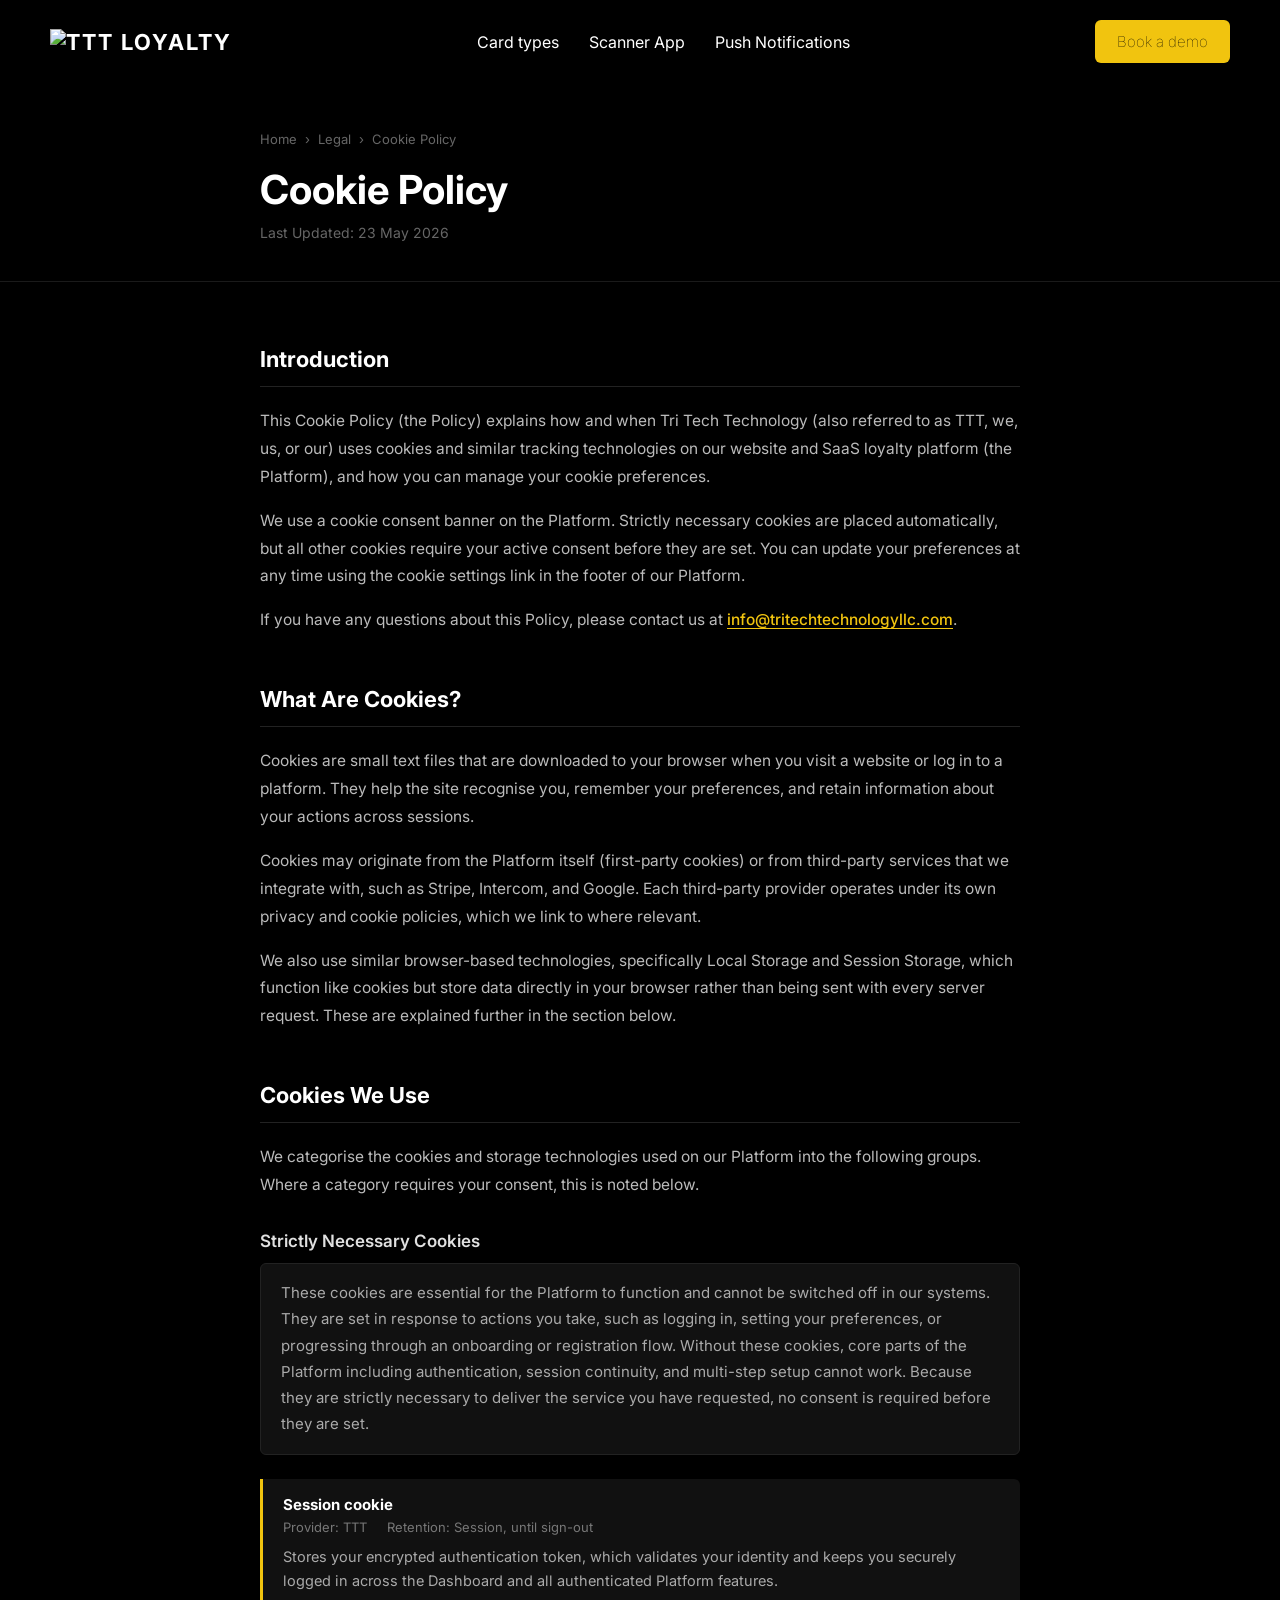
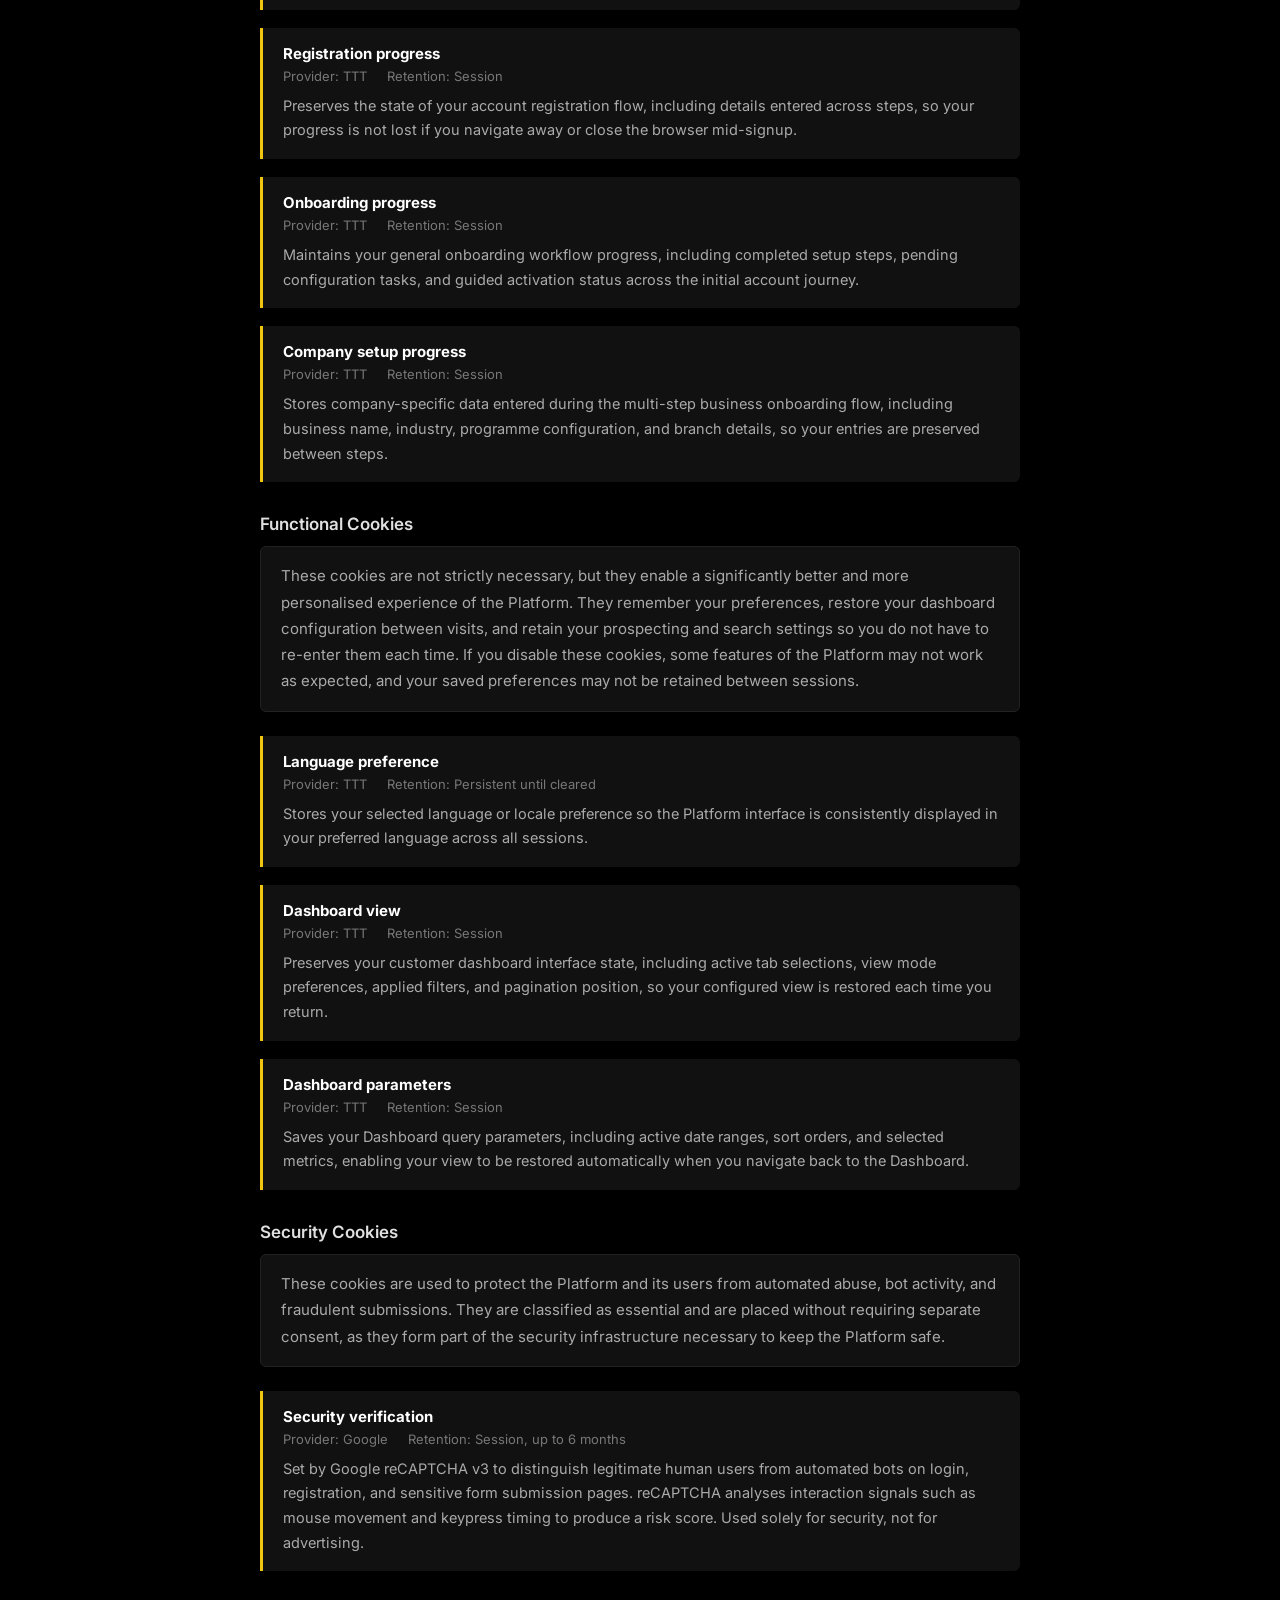
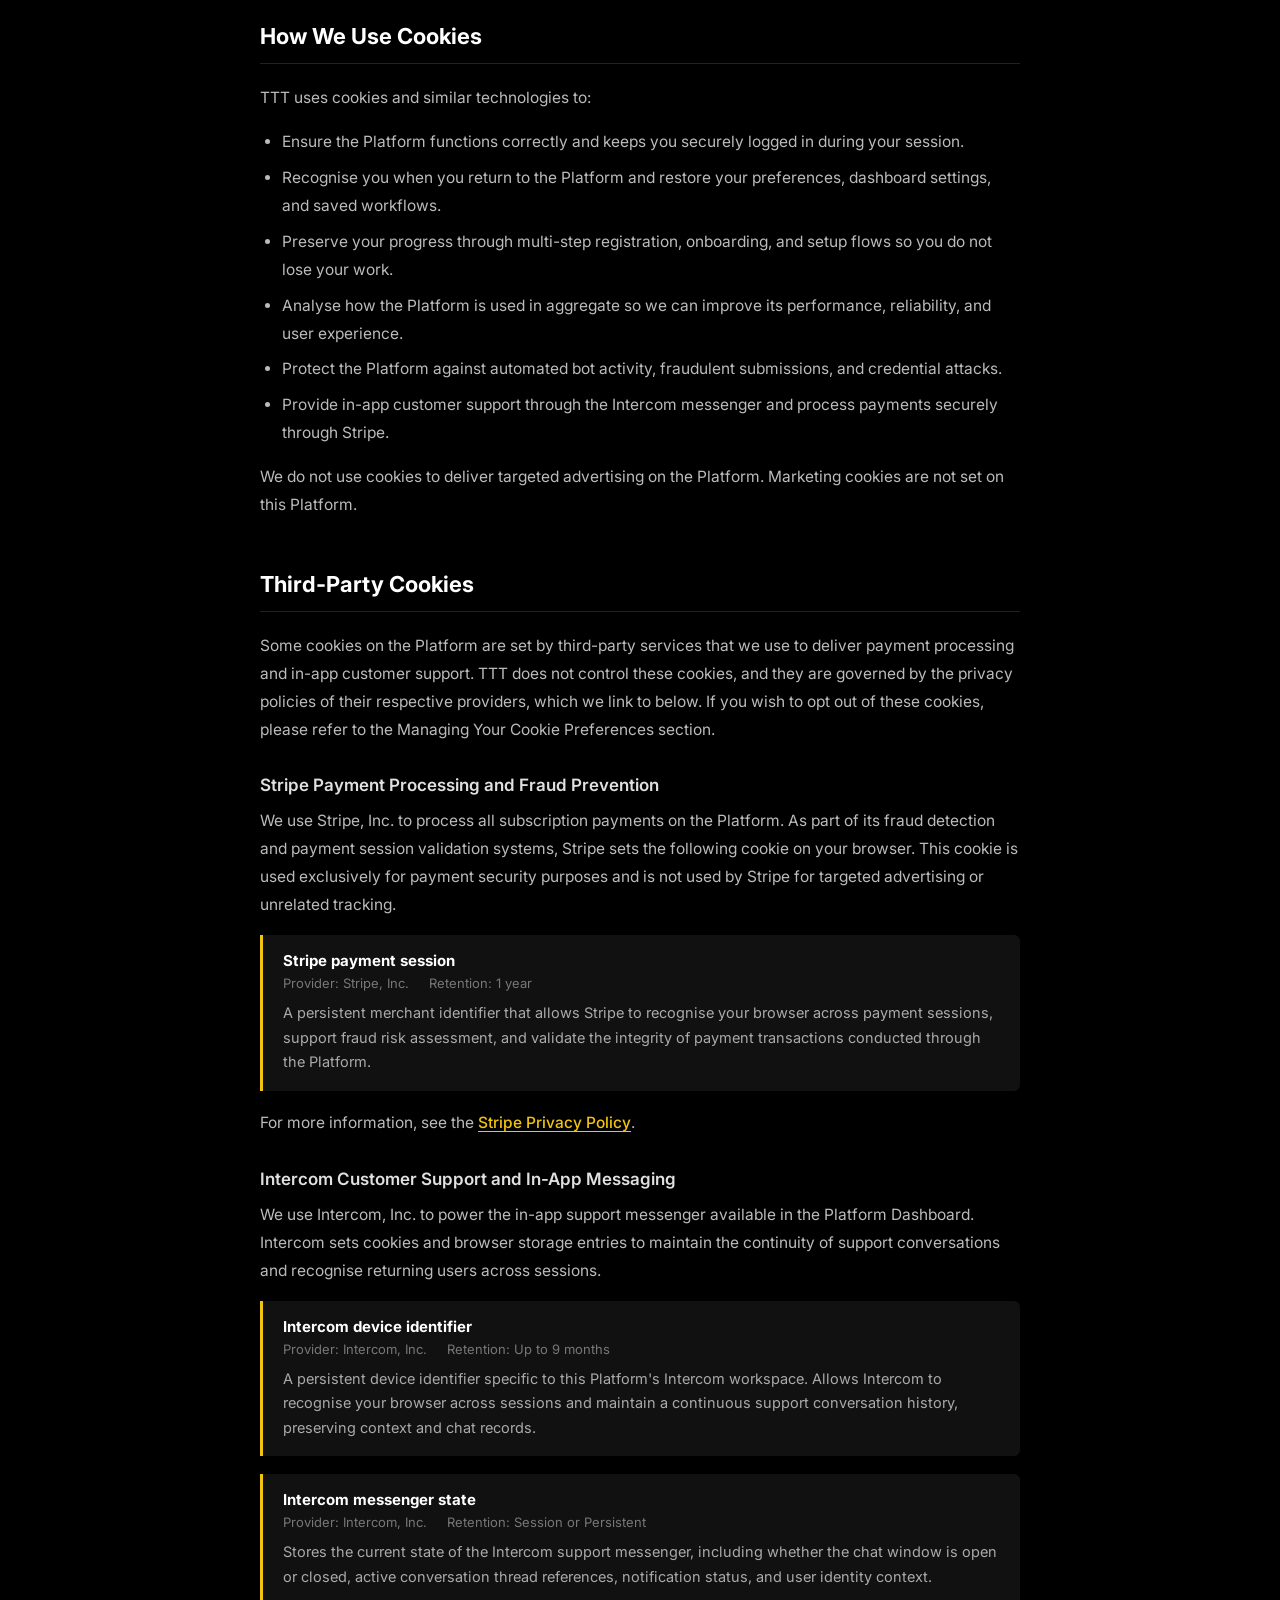
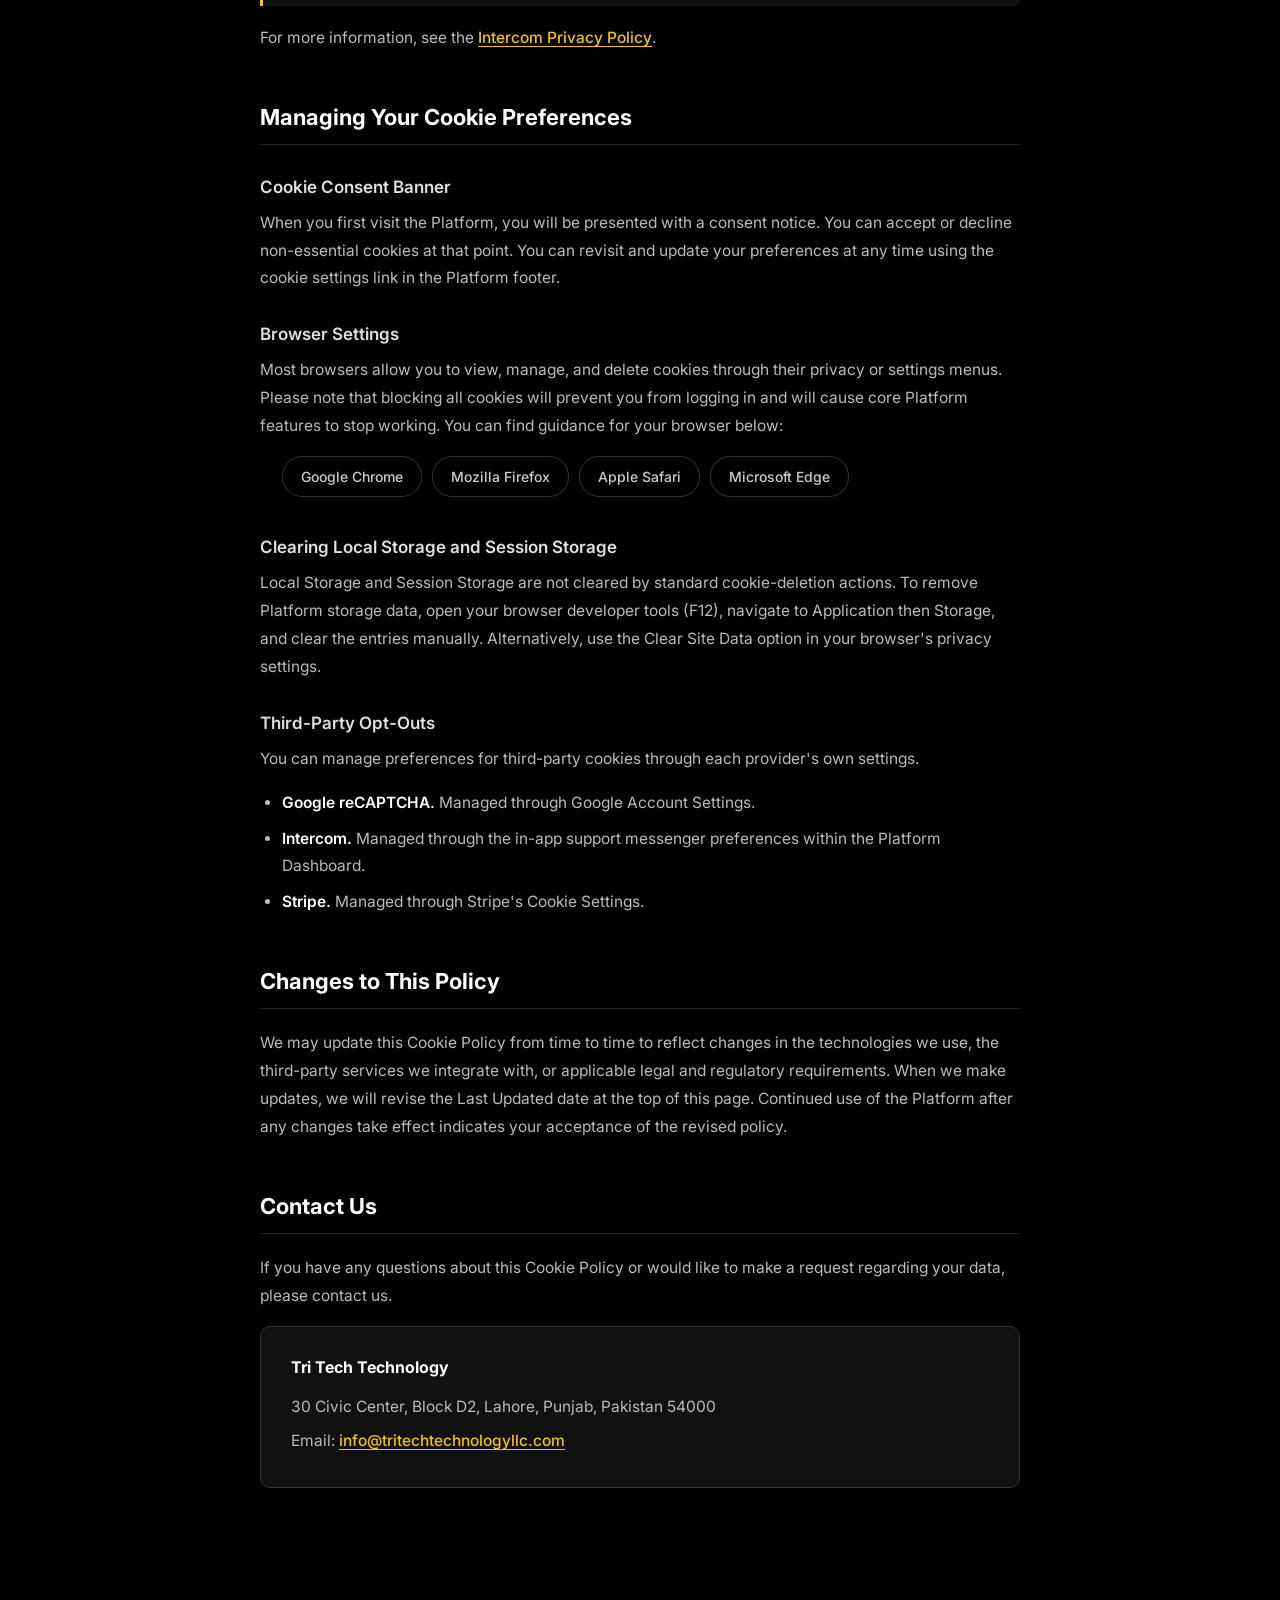
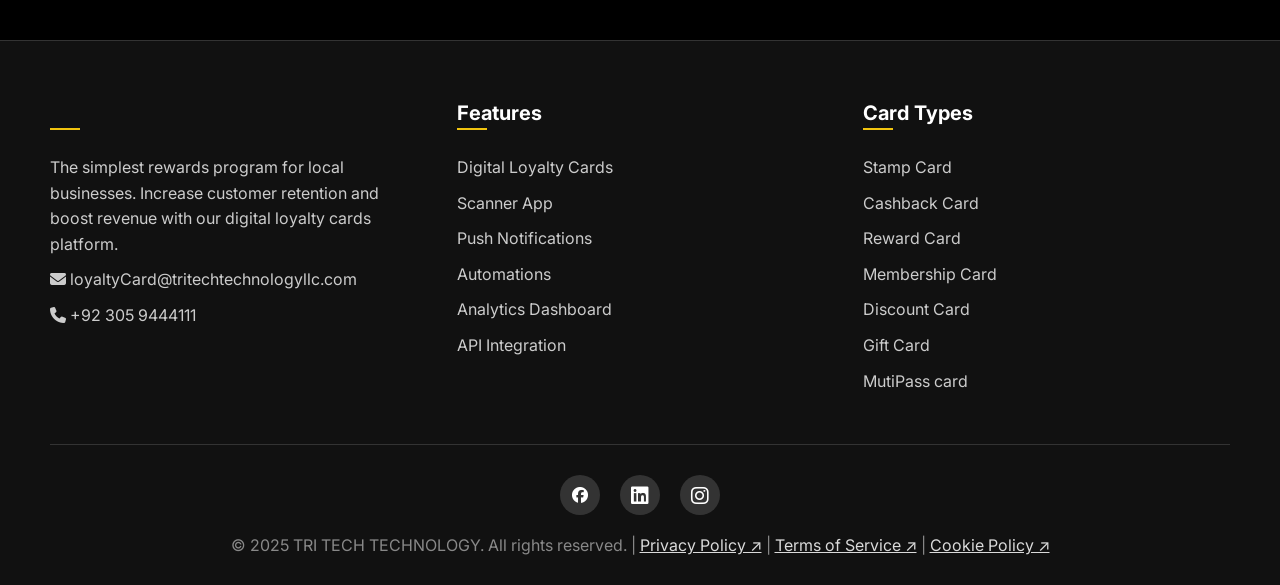
==== cookie-policy.html @ 8e029897 "Add Terms of Service page with comprehensive legal agreements and styling" ====
<!DOCTYPE html>
<html lang="en">
<head>
    <meta charset="UTF-8" />
    <meta name="viewport" content="width=device-width, initial-scale=1.0" />
    <title>Cookie Policy – TTT LOYALTY</title>
    <link rel="icon" type="image/png" href="logo/tritech-logo.png" />
    <link rel="stylesheet" href="https://cdnjs.cloudflare.com/ajax/libs/font-awesome/6.5.0/css/all.min.css">
    <link rel="preconnect" href="https://fonts.googleapis.com">
    <link rel="preconnect" href="https://fonts.gstatic.com" crossorigin>
    <link href="https://fonts.googleapis.com/css2?family=Inter:wght@300;400;500;600;700&display=swap" rel="stylesheet">
    <style>
        * { margin: 0; padding: 0; box-sizing: border-box; }
        body { font-family: 'Inter', sans-serif; background: #000; color: #fff; overflow-x: hidden; }

        @keyframes fadeInLeft   { from { opacity:0; transform:translateX(-30px); } to { opacity:1; transform:translateX(0); } }
        @keyframes fadeInUp     { from { opacity:0; transform:translateY(30px);  } to { opacity:1; transform:translateY(0); } }
        @keyframes fadeInRight  { from { opacity:0; transform:translateX(30px);  } to { opacity:1; transform:translateX(0); } }
        @keyframes slideInHeader{ from { transform:translateY(-100%); opacity:0; } to { transform:translateY(0); opacity:1; } }

        /* ── HEADER (exact from main site) ── */
        .header {
            position: sticky; top: 0;
            background: #000000;
            backdrop-filter: blur(10px);
            padding: 20px 50px;
            display: flex; justify-content: space-between; align-items: center;
            z-index: 1000;
            animation: slideInHeader 1s ease-out;
            transition: all 0.3s ease;
        }
        .header:hover { background: #000000; }
        .header .logo { font-size: 22px; font-weight: bold; letter-spacing: 2px; animation: fadeInLeft 1s ease-out 0.2s both; }
        .nav-links { display: flex; gap: 30px; animation: fadeInUp 1s ease-out 0.4s both; }
        .nav-links a { color: #fff; text-decoration: none; font-size: 16px; transition: all 0.3s ease; position: relative; }
        .nav-links a::after { content:''; position:absolute; width:0; height:2px; bottom:-5px; left:0; background:#f1c40f; transition:width 0.3s ease; }
        .nav-links a:hover::after { width: 100%; }
        .nav-links a:hover { color: #f1c40f; transform: translateY(-2px); }
        .signup-btn { background-color: #f1c40f; color: #000; padding: 12px 22px; border-radius: 6px; font-weight: lighter; font-size: 15px; text-decoration: none; transition: all 0.3s ease; animation: fadeInRight 1s ease-out 0.6s both; }
        .signup-btn:hover { background-color: #e1b00f; transform: translateY(-2px); box-shadow: 0 5px 15px rgba(241,196,15,0.4); }

        /* ── PAGE HERO ── */
        .page-hero {
            background: #000;
            border-bottom: 1px solid #1a1a1a;
            padding: 48px 0 40px;
        }
        .page-hero-inner {
            max-width: 860px;
            margin: 0 auto;
            padding: 0 50px;
        }
        .page-hero .breadcrumb {
            font-size: 13px; color: #666;
            display: flex; align-items: center; gap: 8px;
            margin-bottom: 18px;
        }
        .page-hero .breadcrumb a { color: #666; text-decoration: none; transition: color 0.2s; }
        .page-hero .breadcrumb a:hover { color: #f1c40f; }
        .page-hero h1 { font-size: 40px; font-weight: 700; color: #fff; margin-bottom: 10px; }
        .page-hero .updated { font-size: 14px; color: #666; }

        /* ── CONTENT AREA ── */
        .content-wrap {
            background: #000;
            color: #fff;
        }
        .content-inner {
            max-width: 860px;
            margin: 0 auto;
            padding: 64px 50px 100px;
        }

        /* ── SECTIONS ── */
        .section { margin-bottom: 52px; scroll-margin-top: 90px; }
        .section h2 {
            font-size: 22px; font-weight: 700;
            color: #fff; margin-bottom: 20px;
            padding-bottom: 14px;
            border-bottom: 1px solid #222;
        }
        .section h3 { font-size: 17px; font-weight: 600; color: #e0e0e0; margin: 32px 0 12px; }
        .section p { font-size: 15.5px; line-height: 1.8; color: #bbb; margin-bottom: 16px; }
        .section ul, .section ol { padding-left: 22px; margin-bottom: 16px; }
        .section li { font-size: 15.5px; line-height: 1.8; color: #bbb; margin-bottom: 8px; }
        .section strong { color: #fff; font-weight: 600; }
        .section a { color: #f1c40f; font-weight: 500; text-decoration: underline; text-underline-offset: 3px; }
        .section a:hover { color: #e1b00f; }

        /* ── COOKIE ENTRY ── */
        .cookie-entry {
            border-left: 3px solid #f1c40f;
            padding: 16px 20px;
            margin-bottom: 18px;
            background: #111;
            border-radius: 0 6px 6px 0;
        }
        .cookie-name { font-size: 15px; font-weight: 700; color: #fff; margin-bottom: 5px; }
        .cookie-meta { font-size: 13px; color: #777; margin-bottom: 10px; display: flex; gap: 20px; flex-wrap: wrap; }
        .cookie-desc { font-size: 14.5px; line-height: 1.7; color: #aaa; }

        .category-note {
            background: #111; border-radius: 6px;
            border: 1px solid #222;
            padding: 16px 20px; margin-bottom: 24px;
            font-size: 15px; line-height: 1.75; color: #aaa;
        }

        /* ── BROWSER LINKS ── */
        .browser-links { list-style: none; padding: 0; display: flex; flex-wrap: wrap; gap: 10px; margin: 12px 0 20px; }
        .browser-links li a { display: inline-block; padding: 7px 18px; border: 1px solid #333; border-radius: 20px; font-size: 14px; color: #ccc; text-decoration: none; transition: all 0.2s; }
        .browser-links li a:hover { border-color: #f1c40f; color: #f1c40f; background: #1a1a1a; }

        /* ── CONTACT BOX ── */
        .contact-box { background: #111; border: 1px solid #333; border-radius: 10px; padding: 26px 30px; margin-top: 16px; }
        .contact-box p { margin-bottom: 6px; font-size: 15.5px; color: #bbb; }
        .contact-box p:first-child { font-weight: 700; color: #fff; font-size: 16px; margin-bottom: 12px; }
        .contact-box a { color: #f1c40f; }

        /* ── FOOTER (exact from main site) ── */
        .footer { background: #111; color: #fff; padding: 60px 50px 30px; border-top: 1px solid #333; }
        .footer-content { max-width: 100%; margin: auto; display: grid; grid-template-columns: repeat(auto-fit, minmax(250px, 1fr)); gap: 40px; margin-bottom: 40px; }
        .footer-section h3 { font-size: 20px; margin-bottom: 30px; color: #ffffff; position: relative; }
        .footer-section h3::after { content:''; position:absolute; bottom:-5px; left:0; width:30px; height:2px; background:#f1c40f; }
        .footer-section p, .footer-section li { color: #ccc; line-height: 1.6; margin-bottom: 10px; }
        .footer-section ul { list-style: none; }
        .footer-section a { color: #ccc; text-decoration: none; transition: all 0.3s ease; }
        .footer-section a:hover { color: #f1c40f; transform: translateX(5px); }
        .footer-bottom { max-width: 100%; margin: auto; text-align: center; padding-top: 30px; border-top: 1px solid #333; color: #888; }
        .social-links { display: flex; justify-content: center; gap: 20px; margin-bottom: 20px; }
        .social-links a { width:40px; height:40px; background:#333; border-radius:50%; display:flex; align-items:center; justify-content:center; color:#fff; transition:all 0.3s ease; text-decoration:none; }
        .social-links a:hover { background: #f1c40f; color: #000; transform: translateY(-3px); }

        /* ── RESPONSIVE ── */
        @media (max-width: 768px) {
            .header { padding: 15px 20px; flex-direction: column; gap: 15px; }
            .nav-links { flex-wrap: wrap; justify-content: center; gap: 15px; }
            .page-hero { padding: 36px 24px 30px; }
            .page-hero h1 { font-size: 28px; }
            .content-inner { padding: 40px 24px 80px; }
            .footer { padding: 40px 20px 20px; }
            .footer-content { grid-template-columns: 1fr; gap: 30px; }
        }
    </style>
</head>
<body>

    <!-- HEADER -->
    <div class="header">
        <div class="logo"><img src="logo/TTT-LOYALTY-LOGO-White (2).png" alt="TTT LOYALTY" style="height:36px;"></div>
        <div class="nav-links">
            <a href="/#card-types">Card types</a>
            <a href="/#scanner">Scanner App</a>
            <a href="/#push">Push Notifications</a>
        </div>
        <a href="https://wa.me/923059444111" class="signup-btn">Book a demo</a>
    </div>

    <!-- PAGE HERO -->
    <div class="page-hero">
        <div class="page-hero-inner">
            <div class="breadcrumb">
                <a href="/">Home</a><span>›</span><span>Legal</span><span>›</span><span>Cookie Policy</span>
            </div>
            <h1>Cookie Policy</h1>
            <p class="updated">Last Updated: 23 May 2026</p>
        </div>
    </div>

    <!-- CONTENT -->
    <div class="content-wrap">
        <div class="content-inner">

            <div class="section" id="introduction">
                <h2>Introduction</h2>
                <p>This Cookie Policy (the Policy) explains how and when Tri Tech Technology (also referred to as TTT, we, us, or our) uses cookies and similar tracking technologies on our website and SaaS loyalty platform (the Platform), and how you can manage your cookie preferences.</p>
                <p>We use a cookie consent banner on the Platform. Strictly necessary cookies are placed automatically, but all other cookies require your active consent before they are set. You can update your preferences at any time using the cookie settings link in the footer of our Platform.</p>
                <p>If you have any questions about this Policy, please contact us at <a href="mailto:info@tritechtechnologyllc.com">info@tritechtechnologyllc.com</a>.</p>
            </div>

            <div class="section" id="what-are-cookies">
                <h2>What Are Cookies?</h2>
                <p>Cookies are small text files that are downloaded to your browser when you visit a website or log in to a platform. They help the site recognise you, remember your preferences, and retain information about your actions across sessions.</p>
                <p>Cookies may originate from the Platform itself (first-party cookies) or from third-party services that we integrate with, such as Stripe, Intercom, and Google. Each third-party provider operates under its own privacy and cookie policies, which we link to where relevant.</p>
                <p>We also use similar browser-based technologies, specifically Local Storage and Session Storage, which function like cookies but store data directly in your browser rather than being sent with every server request. These are explained further in the section below.</p>
            </div>

            <div class="section" id="cookies-we-use">
                <h2>Cookies We Use</h2>
                <p>We categorise the cookies and storage technologies used on our Platform into the following groups. Where a category requires your consent, this is noted below.</p>

                <h3>Strictly Necessary Cookies</h3>
                <div class="category-note">
                    These cookies are essential for the Platform to function and cannot be switched off in our systems. They are set in response to actions you take, such as logging in, setting your preferences, or progressing through an onboarding or registration flow. Without these cookies, core parts of the Platform including authentication, session continuity, and multi-step setup cannot work. Because they are strictly necessary to deliver the service you have requested, no consent is required before they are set.
                </div>

                <div class="cookie-entry">
                    <div class="cookie-name">Session cookie</div>
                    <div class="cookie-meta"><span>Provider: TTT</span><span>Retention: Session, until sign-out</span></div>
                    <div class="cookie-desc">Stores your encrypted authentication token, which validates your identity and keeps you securely logged in across the Dashboard and all authenticated Platform features.</div>
                </div>
                <div class="cookie-entry">
                    <div class="cookie-name">Registration progress</div>
                    <div class="cookie-meta"><span>Provider: TTT</span><span>Retention: Session</span></div>
                    <div class="cookie-desc">Preserves the state of your account registration flow, including details entered across steps, so your progress is not lost if you navigate away or close the browser mid-signup.</div>
                </div>
                <div class="cookie-entry">
                    <div class="cookie-name">Onboarding progress</div>
                    <div class="cookie-meta"><span>Provider: TTT</span><span>Retention: Session</span></div>
                    <div class="cookie-desc">Maintains your general onboarding workflow progress, including completed setup steps, pending configuration tasks, and guided activation status across the initial account journey.</div>
                </div>
                <div class="cookie-entry">
                    <div class="cookie-name">Company setup progress</div>
                    <div class="cookie-meta"><span>Provider: TTT</span><span>Retention: Session</span></div>
                    <div class="cookie-desc">Stores company-specific data entered during the multi-step business onboarding flow, including business name, industry, programme configuration, and branch details, so your entries are preserved between steps.</div>
                </div>

                <h3>Functional Cookies</h3>
                <div class="category-note">
                    These cookies are not strictly necessary, but they enable a significantly better and more personalised experience of the Platform. They remember your preferences, restore your dashboard configuration between visits, and retain your prospecting and search settings so you do not have to re-enter them each time. If you disable these cookies, some features of the Platform may not work as expected, and your saved preferences may not be retained between sessions.
                </div>

                <div class="cookie-entry">
                    <div class="cookie-name">Language preference</div>
                    <div class="cookie-meta"><span>Provider: TTT</span><span>Retention: Persistent until cleared</span></div>
                    <div class="cookie-desc">Stores your selected language or locale preference so the Platform interface is consistently displayed in your preferred language across all sessions.</div>
                </div>
                <div class="cookie-entry">
                    <div class="cookie-name">Dashboard view</div>
                    <div class="cookie-meta"><span>Provider: TTT</span><span>Retention: Session</span></div>
                    <div class="cookie-desc">Preserves your customer dashboard interface state, including active tab selections, view mode preferences, applied filters, and pagination position, so your configured view is restored each time you return.</div>
                </div>
                <div class="cookie-entry">
                    <div class="cookie-name">Dashboard parameters</div>
                    <div class="cookie-meta"><span>Provider: TTT</span><span>Retention: Session</span></div>
                    <div class="cookie-desc">Saves your Dashboard query parameters, including active date ranges, sort orders, and selected metrics, enabling your view to be restored automatically when you navigate back to the Dashboard.</div>
                </div>

                <h3>Security Cookies</h3>
                <div class="category-note">
                    These cookies are used to protect the Platform and its users from automated abuse, bot activity, and fraudulent submissions. They are classified as essential and are placed without requiring separate consent, as they form part of the security infrastructure necessary to keep the Platform safe.
                </div>

                <div class="cookie-entry">
                    <div class="cookie-name">Security verification</div>
                    <div class="cookie-meta"><span>Provider: Google</span><span>Retention: Session, up to 6 months</span></div>
                    <div class="cookie-desc">Set by Google reCAPTCHA v3 to distinguish legitimate human users from automated bots on login, registration, and sensitive form submission pages. reCAPTCHA analyses interaction signals such as mouse movement and keypress timing to produce a risk score. Used solely for security, not for advertising.</div>
                </div>
            </div>

            <div class="section" id="how-we-use">
                <h2>How We Use Cookies</h2>
                <p>TTT uses cookies and similar technologies to:</p>
                <ul>
                    <li>Ensure the Platform functions correctly and keeps you securely logged in during your session.</li>
                    <li>Recognise you when you return to the Platform and restore your preferences, dashboard settings, and saved workflows.</li>
                    <li>Preserve your progress through multi-step registration, onboarding, and setup flows so you do not lose your work.</li>
                    <li>Analyse how the Platform is used in aggregate so we can improve its performance, reliability, and user experience.</li>
                    <li>Protect the Platform against automated bot activity, fraudulent submissions, and credential attacks.</li>
                    <li>Provide in-app customer support through the Intercom messenger and process payments securely through Stripe.</li>
                </ul>
                <p>We do not use cookies to deliver targeted advertising on the Platform. Marketing cookies are not set on this Platform.</p>
            </div>

            <div class="section" id="third-party">
                <h2>Third-Party Cookies</h2>
                <p>Some cookies on the Platform are set by third-party services that we use to deliver payment processing and in-app customer support. TTT does not control these cookies, and they are governed by the privacy policies of their respective providers, which we link to below. If you wish to opt out of these cookies, please refer to the Managing Your Cookie Preferences section.</p>

                <h3>Stripe Payment Processing and Fraud Prevention</h3>
                <p>We use Stripe, Inc. to process all subscription payments on the Platform. As part of its fraud detection and payment session validation systems, Stripe sets the following cookie on your browser. This cookie is used exclusively for payment security purposes and is not used by Stripe for targeted advertising or unrelated tracking.</p>
                <div class="cookie-entry">
                    <div class="cookie-name">Stripe payment session</div>
                    <div class="cookie-meta"><span>Provider: Stripe, Inc.</span><span>Retention: 1 year</span></div>
                    <div class="cookie-desc">A persistent merchant identifier that allows Stripe to recognise your browser across payment sessions, support fraud risk assessment, and validate the integrity of payment transactions conducted through the Platform.</div>
                </div>
                <p>For more information, see the <a href="https://stripe.com/privacy" target="_blank" rel="noopener">Stripe Privacy Policy</a>.</p>

                <h3>Intercom Customer Support and In-App Messaging</h3>
                <p>We use Intercom, Inc. to power the in-app support messenger available in the Platform Dashboard. Intercom sets cookies and browser storage entries to maintain the continuity of support conversations and recognise returning users across sessions.</p>
                <div class="cookie-entry">
                    <div class="cookie-name">Intercom device identifier</div>
                    <div class="cookie-meta"><span>Provider: Intercom, Inc.</span><span>Retention: Up to 9 months</span></div>
                    <div class="cookie-desc">A persistent device identifier specific to this Platform's Intercom workspace. Allows Intercom to recognise your browser across sessions and maintain a continuous support conversation history, preserving context and chat records.</div>
                </div>
                <div class="cookie-entry">
                    <div class="cookie-name">Intercom messenger state</div>
                    <div class="cookie-meta"><span>Provider: Intercom, Inc.</span><span>Retention: Session or Persistent</span></div>
                    <div class="cookie-desc">Stores the current state of the Intercom support messenger, including whether the chat window is open or closed, active conversation thread references, notification status, and user identity context.</div>
                </div>
                <p>For more information, see the <a href="https://www.intercom.com/legal/privacy" target="_blank" rel="noopener">Intercom Privacy Policy</a>.</p>
            </div>

            <div class="section" id="managing">
                <h2>Managing Your Cookie Preferences</h2>
                <h3>Cookie Consent Banner</h3>
                <p>When you first visit the Platform, you will be presented with a consent notice. You can accept or decline non-essential cookies at that point. You can revisit and update your preferences at any time using the cookie settings link in the Platform footer.</p>

                <h3>Browser Settings</h3>
                <p>Most browsers allow you to view, manage, and delete cookies through their privacy or settings menus. Please note that blocking all cookies will prevent you from logging in and will cause core Platform features to stop working. You can find guidance for your browser below:</p>
                <ul class="browser-links">
                    <li><a href="https://support.google.com/chrome/answer/95647" target="_blank" rel="noopener">Google Chrome</a></li>
                    <li><a href="https://support.mozilla.org/en-US/kb/cookies-information-websites-store-on-your-computer" target="_blank" rel="noopener">Mozilla Firefox</a></li>
                    <li><a href="https://support.apple.com/guide/safari/manage-cookies-sfri11471/mac" target="_blank" rel="noopener">Apple Safari</a></li>
                    <li><a href="https://support.microsoft.com/en-us/microsoft-edge/delete-cookies-in-microsoft-edge-63947406-40ac-c3b8-57b9-2a946a29ae09" target="_blank" rel="noopener">Microsoft Edge</a></li>
                </ul>

                <h3>Clearing Local Storage and Session Storage</h3>
                <p>Local Storage and Session Storage are not cleared by standard cookie-deletion actions. To remove Platform storage data, open your browser developer tools (F12), navigate to Application then Storage, and clear the entries manually. Alternatively, use the Clear Site Data option in your browser's privacy settings.</p>

                <h3>Third-Party Opt-Outs</h3>
                <p>You can manage preferences for third-party cookies through each provider's own settings.</p>
                <ul>
                    <li><strong>Google reCAPTCHA.</strong> Managed through Google Account Settings.</li>
                    <li><strong>Intercom.</strong> Managed through the in-app support messenger preferences within the Platform Dashboard.</li>
                    <li><strong>Stripe.</strong> Managed through Stripe's Cookie Settings.</li>
                </ul>
            </div>

            <div class="section" id="changes">
                <h2>Changes to This Policy</h2>
                <p>We may update this Cookie Policy from time to time to reflect changes in the technologies we use, the third-party services we integrate with, or applicable legal and regulatory requirements. When we make updates, we will revise the Last Updated date at the top of this page. Continued use of the Platform after any changes take effect indicates your acceptance of the revised policy.</p>
            </div>

            <div class="section" id="contact">
                <h2>Contact Us</h2>
                <p>If you have any questions about this Cookie Policy or would like to make a request regarding your data, please contact us.</p>
                <div class="contact-box">
                    <p>Tri Tech Technology</p>
                    <p>30 Civic Center, Block D2, Lahore, Punjab, Pakistan 54000</p>
                    <p>Email: <a href="mailto:info@tritechtechnologyllc.com">info@tritechtechnologyllc.com</a></p>
                </div>
            </div>

        </div>
    </div>

    <!-- FOOTER -->
    <footer class="footer">
        <div class="footer-content">
            <div class="footer-section">
                <h3><img src="logo/TTT-LOYALTY-LOGO-White (2).png" alt="" style="height:36px;"></h3>
                <p>The simplest rewards program for local businesses. Increase customer retention and boost revenue with our digital loyalty cards platform.</p>
                <p><i class="fas fa-envelope"></i> loyaltyCard@tritechtechnologyllc.com</p>
                <p><i class="fas fa-phone"></i> +92 305 9444111</p>
            </div>
            <div class="footer-section">
                <h3>Features</h3>
                <ul>
                    <li><a href="/#card-types">Digital Loyalty Cards</a></li>
                    <li><a href="/#scanner">Scanner App</a></li>
                    <li><a href="/#push">Push Notifications</a></li>
                    <li><a href="/#automations">Automations</a></li>
                    <li><a href="/">Analytics Dashboard</a></li>
                    <li><a href="/">API Integration</a></li>
                </ul>
            </div>
            <div class="footer-section">
                <h3>Card Types</h3>
                <ul>
                    <li><a href="/#card-types">Stamp Card</a></li>
                    <li><a href="/#card-types">Cashback Card</a></li>
                    <li><a href="/#card-types">Reward Card</a></li>
                    <li><a href="/#card-types">Membership Card</a></li>
                    <li><a href="/#card-types">Discount Card</a></li>
                    <li><a href="/#card-types">Gift Card</a></li>
                    <li><a href="/#card-types">MutiPass card</a></li>
                </ul>
            </div>
        </div>
        <div class="footer-bottom">
            <div class="social-links">
                <a href="https://www.Facebook.com/tttechnologyllc" aria-label="Facebook"><i class="fab fa-facebook"></i></a>
                <a href="https://www.linkedin.com/company/102941738/admin/dashboard/" aria-label="LinkedIn"><i class="fab fa-linkedin fa-lg"></i></a>
                <a href="https://www.instagram.com/tttechnologyllc/profilecard/?igsh=MWJkM2xsc2ZscDE3Mg%3D%3D" aria-label="Instagram"><i class="fab fa-instagram fa-lg"></i></a>
            </div>
            <p>&copy; 2025 TRI TECH TECHNOLOGY. All rights reserved. |
                <a href="privacy-policy.html" target="_blank" style="color:#dadada;">Privacy Policy ↗</a> |
                <a href="terms-of-service.html" target="_blank" style="color:#dadada;">Terms of Service ↗</a> |
                <a href="cookie-policy.html" target="_blank" style="color:#dadada;">Cookie Policy ↗</a>
            </p>
        </div>
    </footer>

</body>
</html>
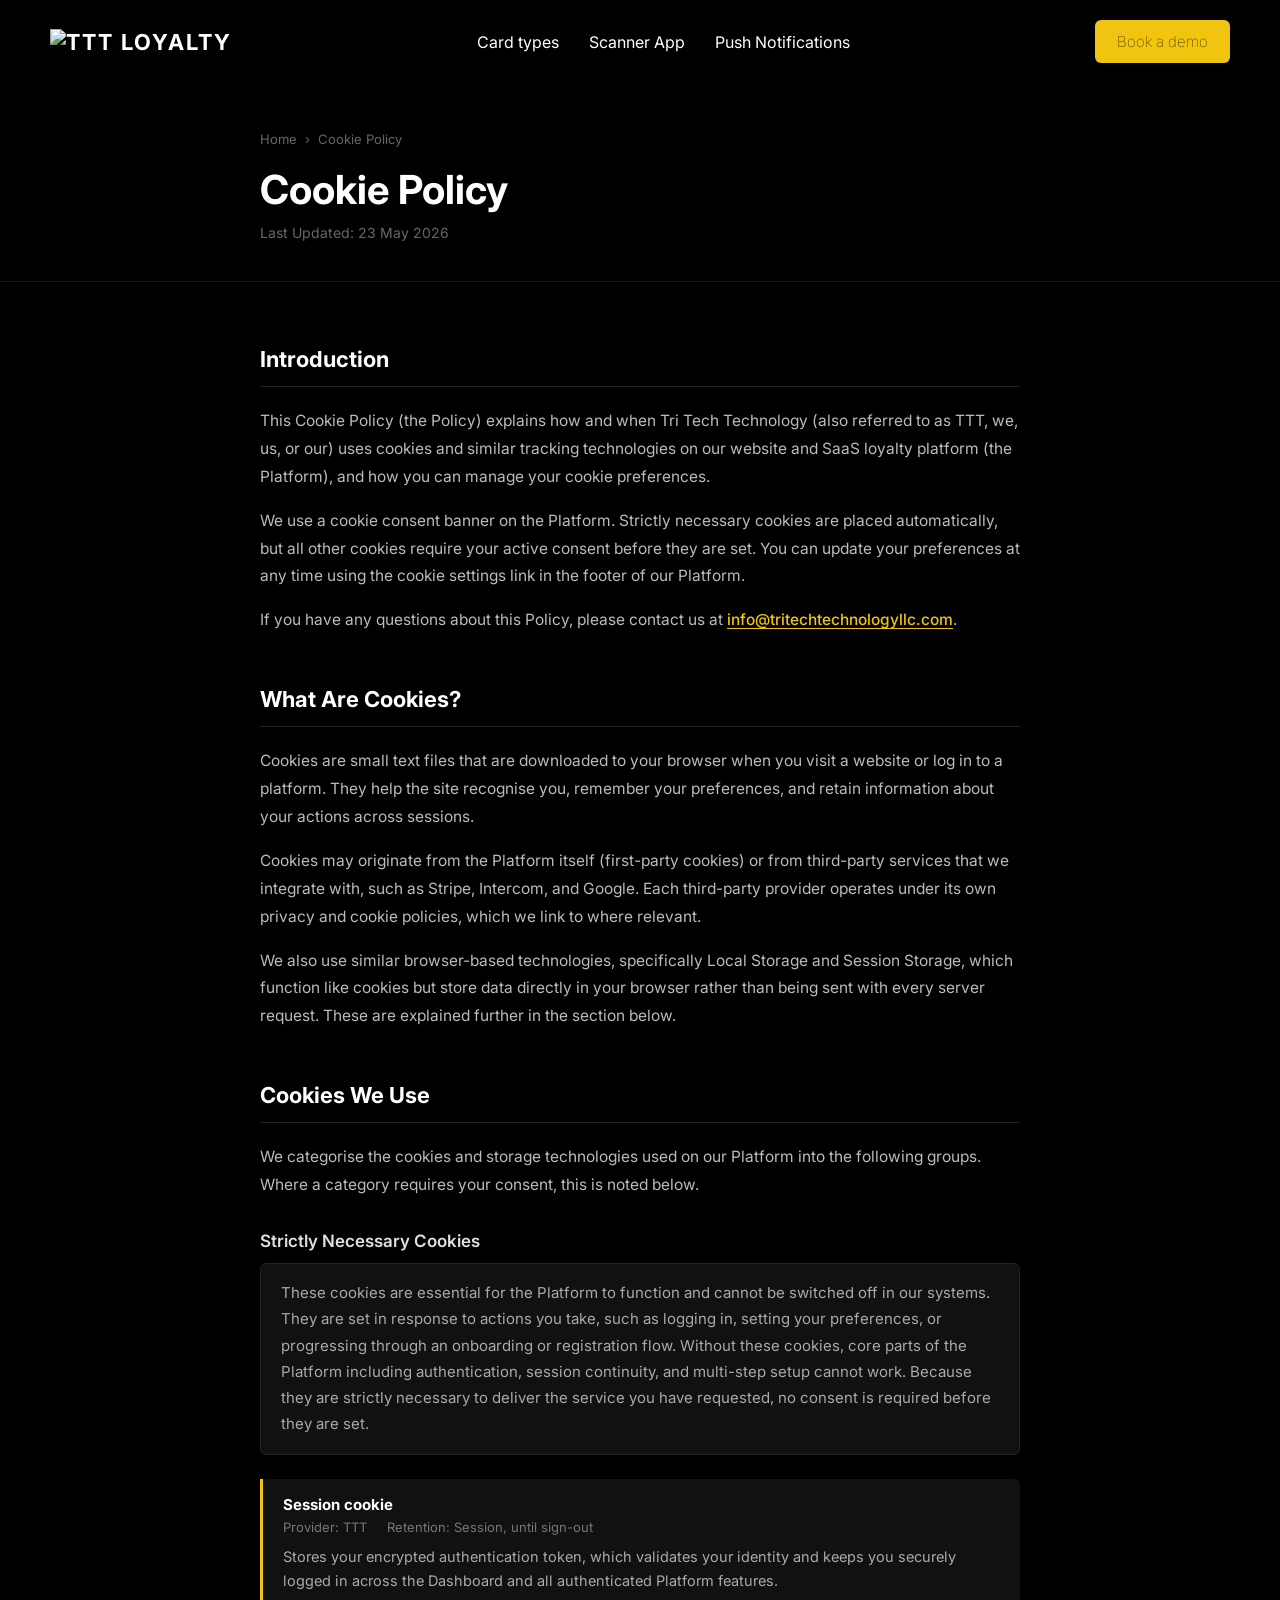
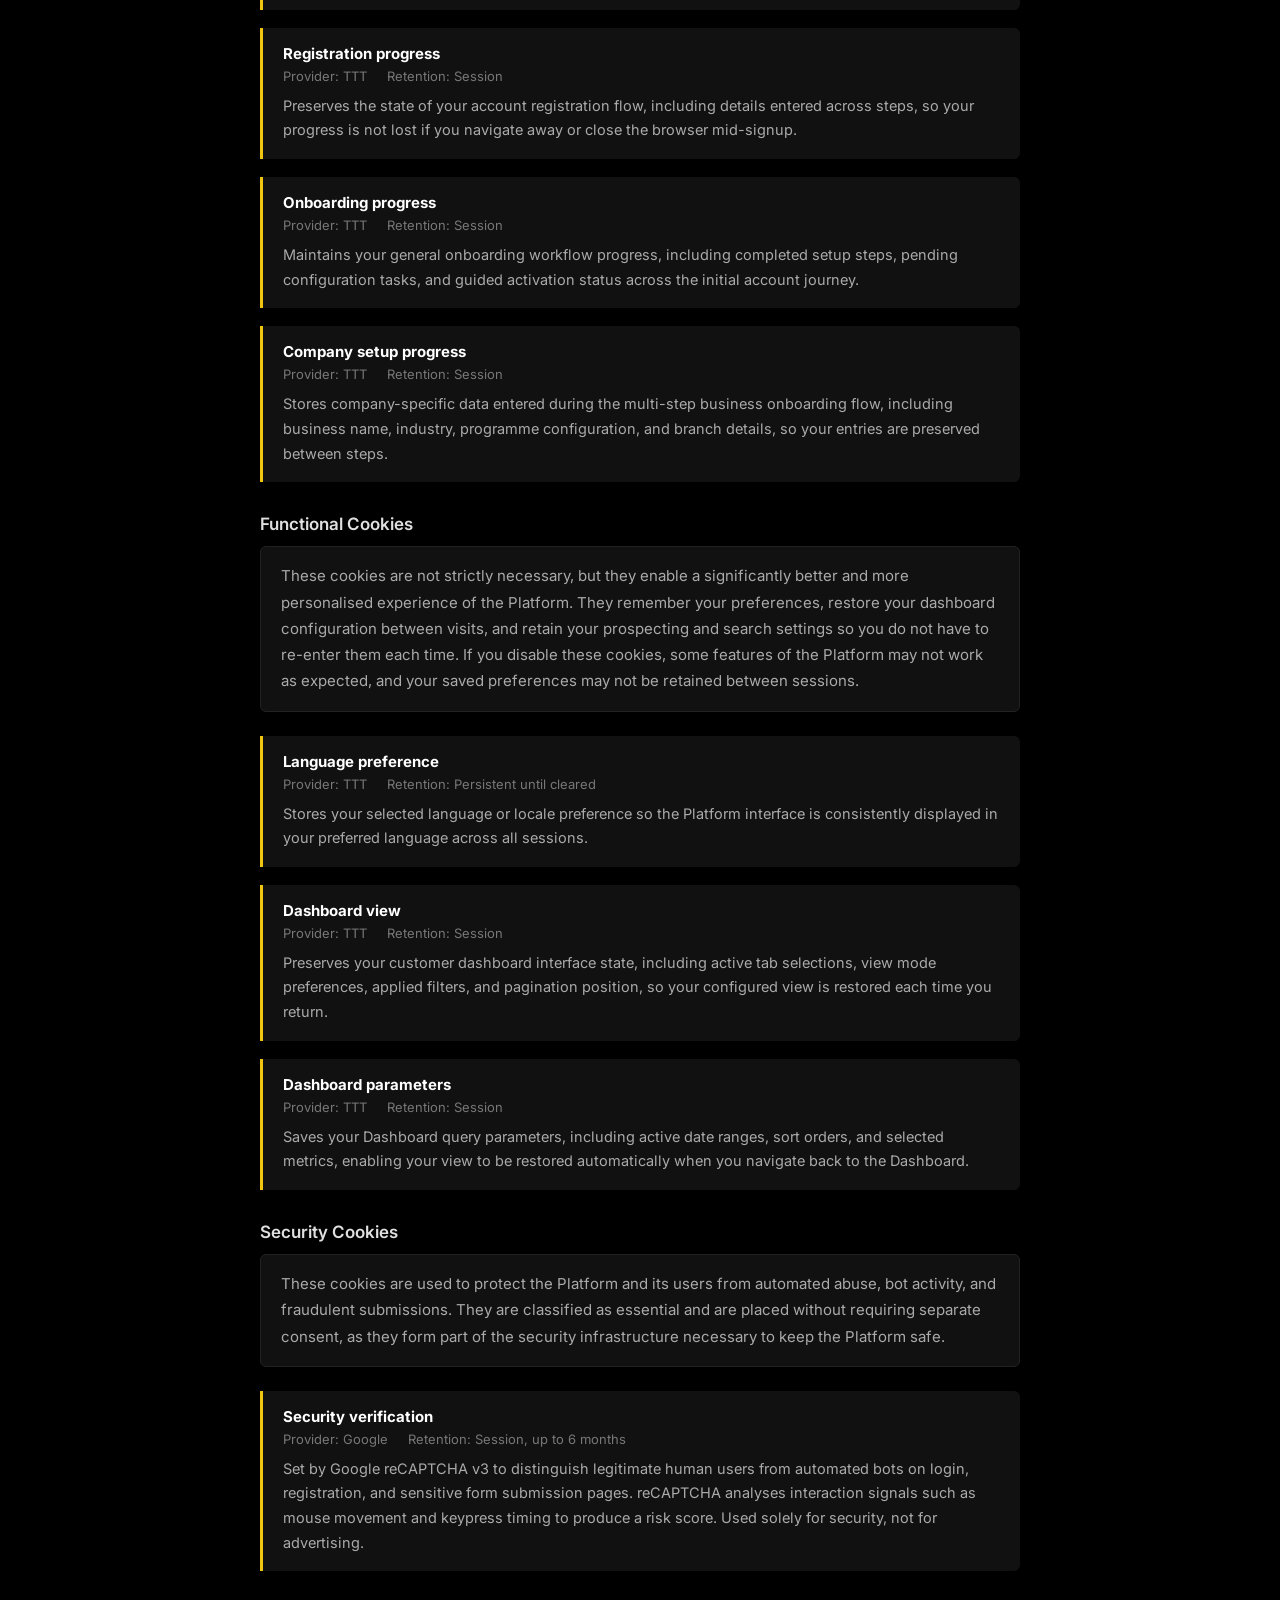
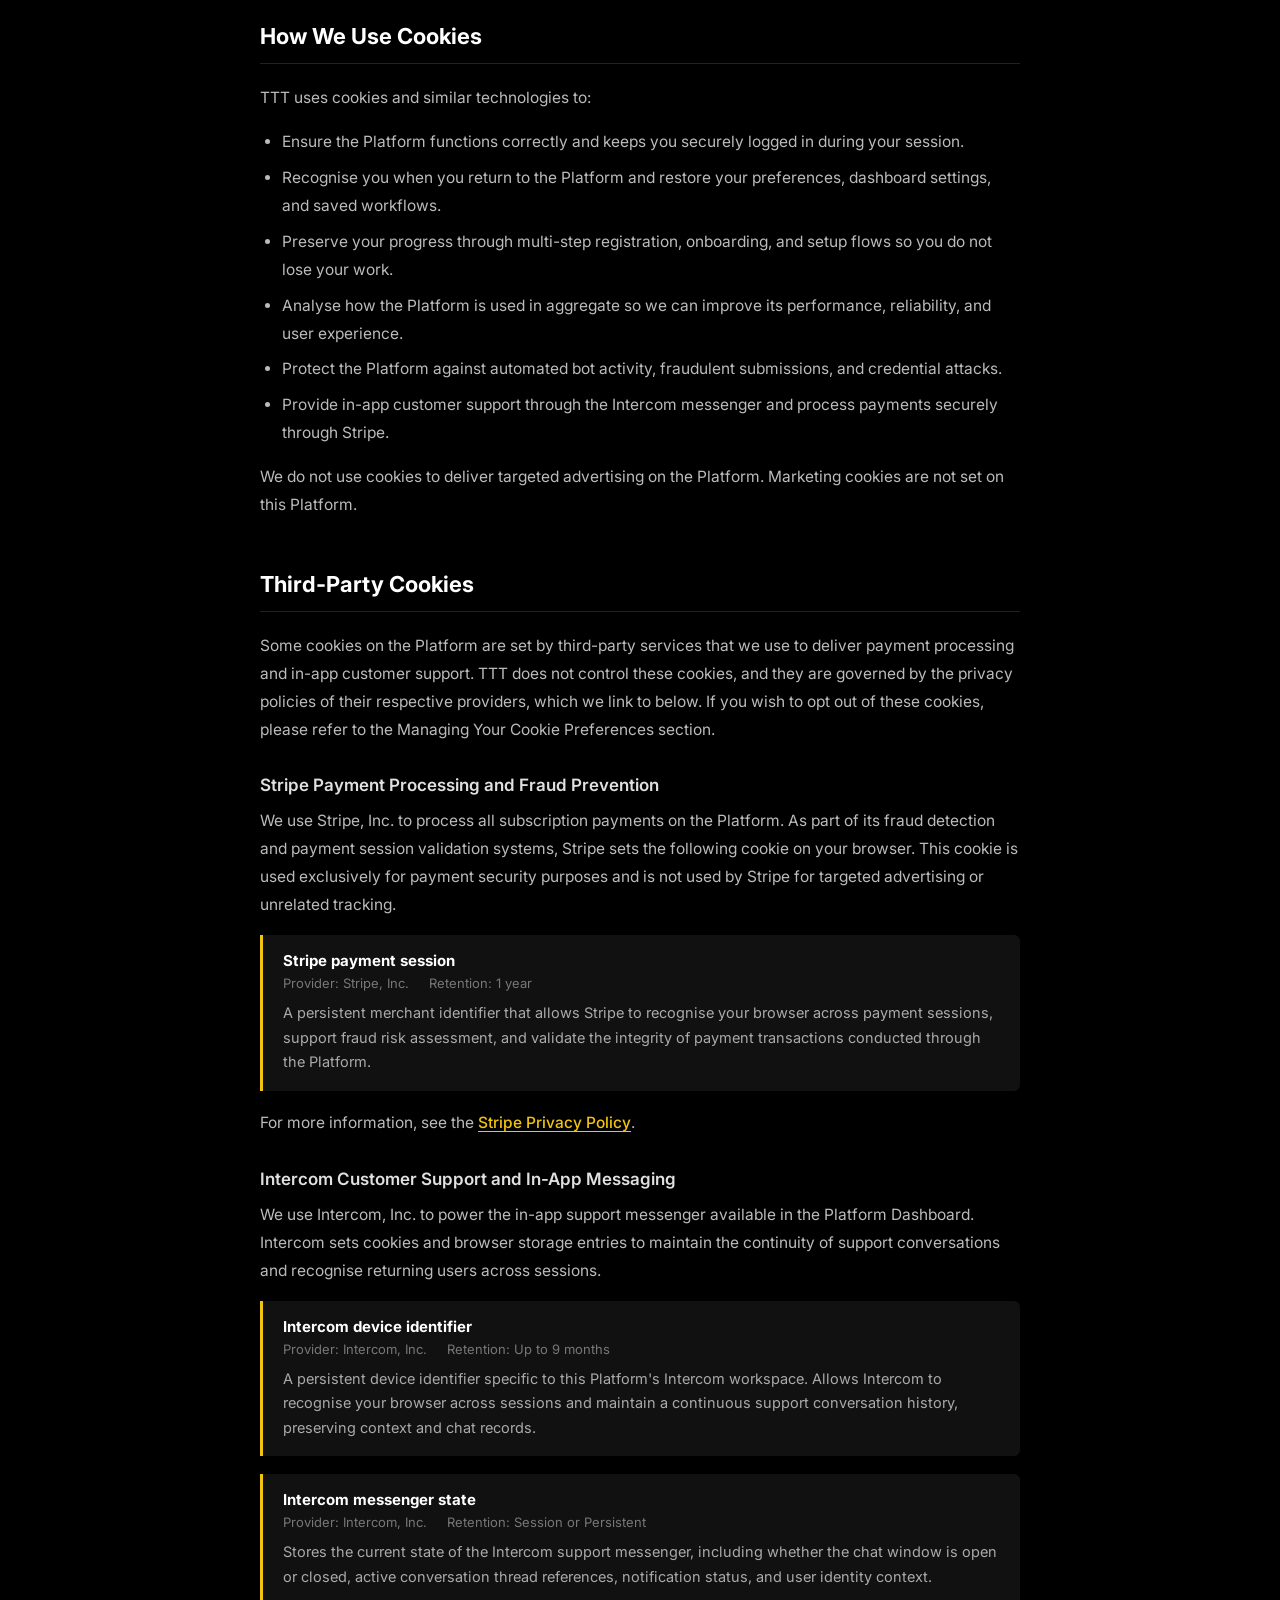
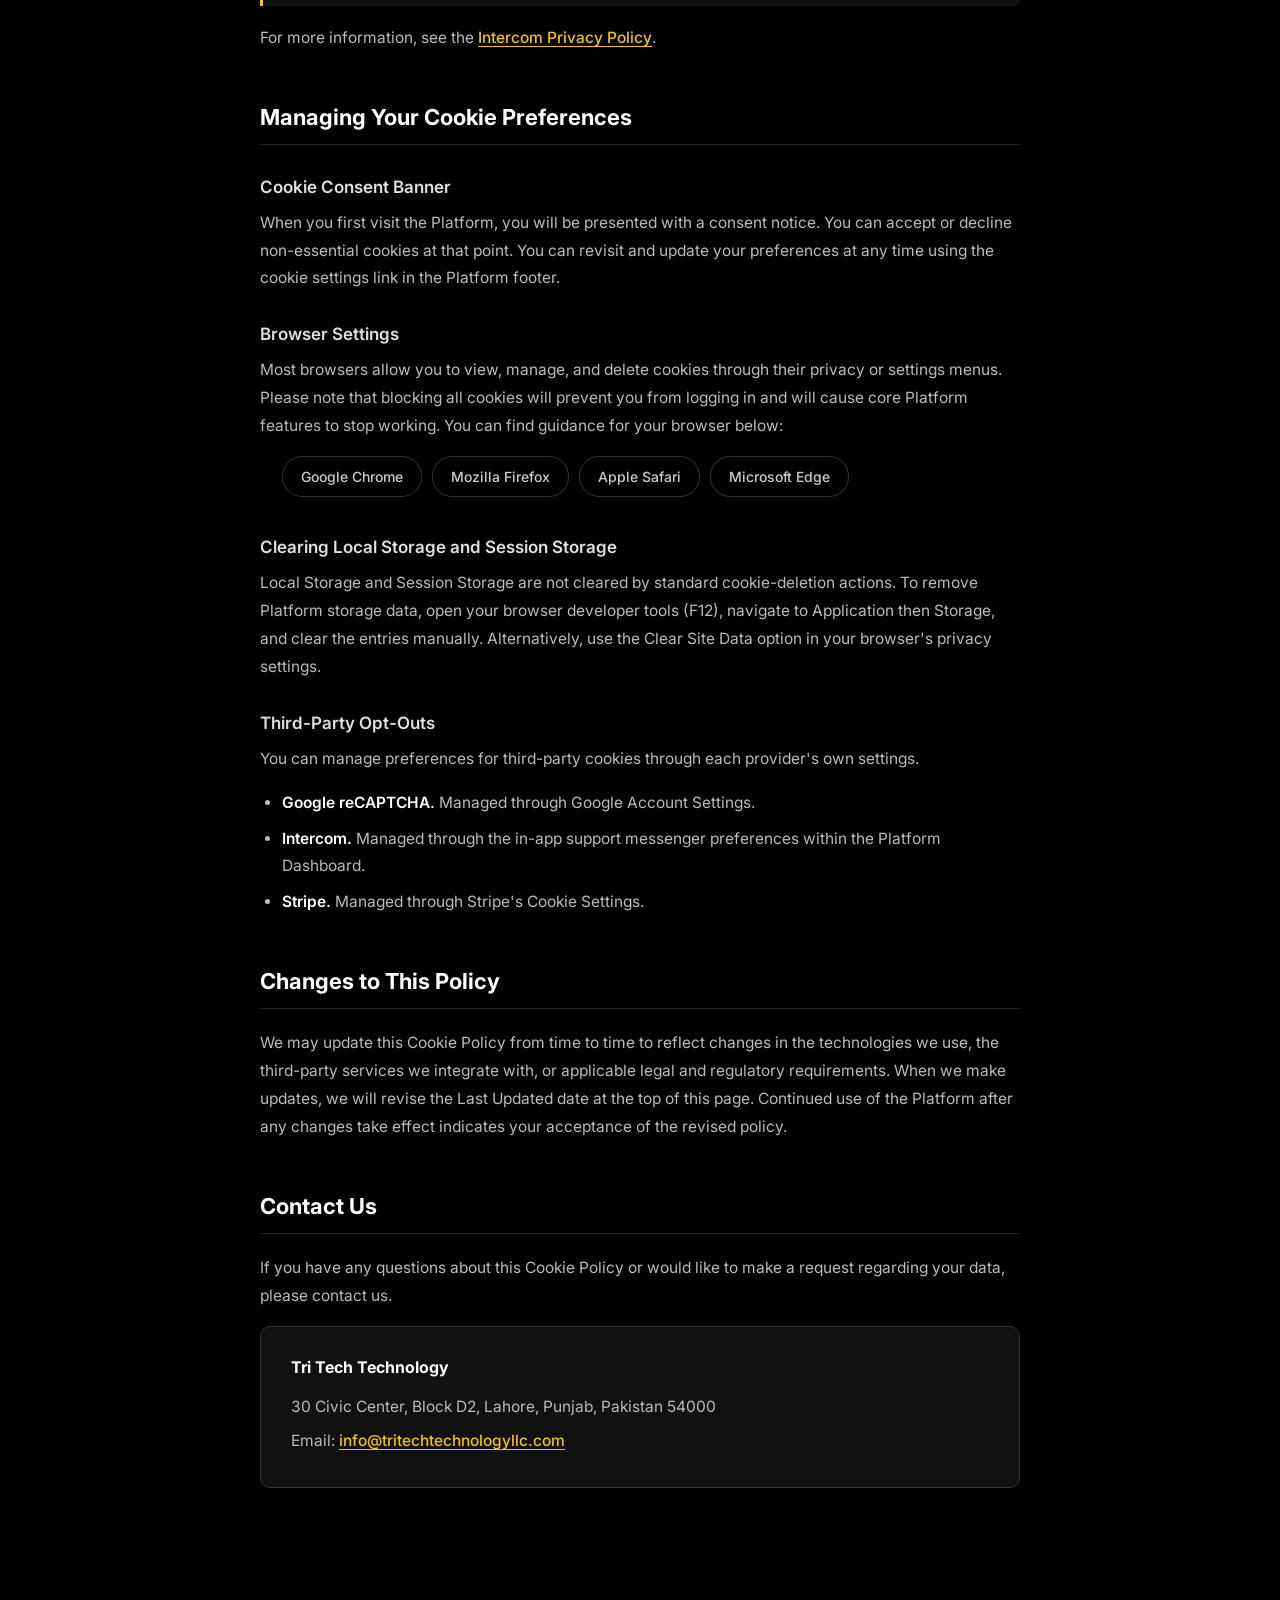
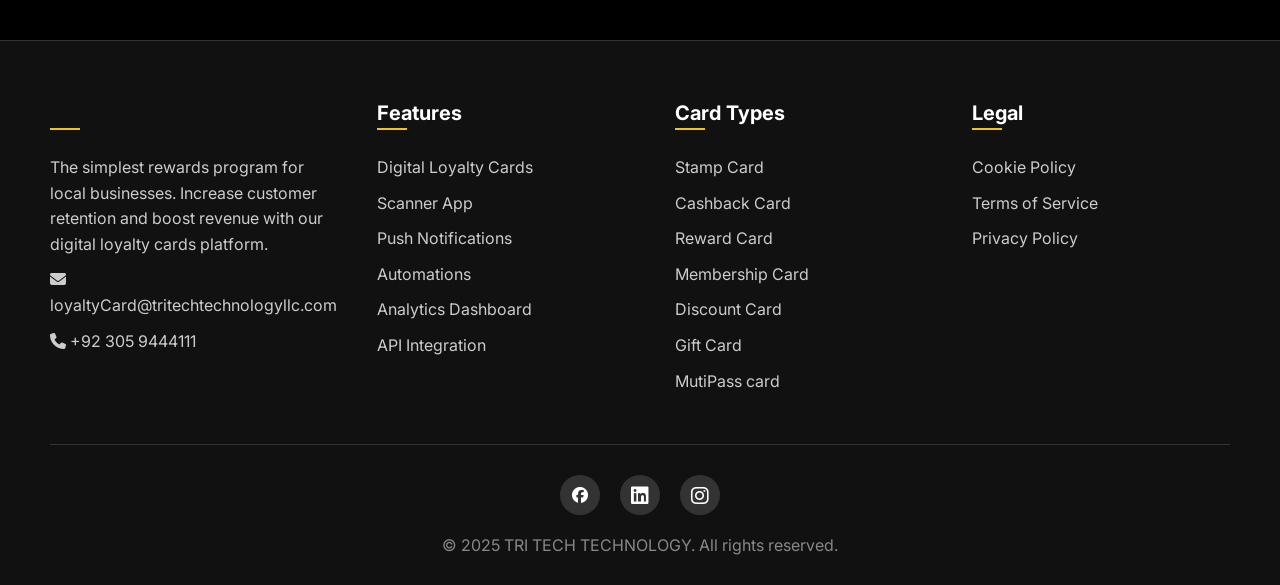
==== commit 6e71c156: "ok" ====
--- a/cookie-policy.html
+++ b/cookie-policy.html
@@ -119,7 +119,7 @@
 
         /* ── FOOTER (exact from main site) ── */
         .footer { background: #111; color: #fff; padding: 60px 50px 30px; border-top: 1px solid #333; }
-        .footer-content { max-width: 100%; margin: auto; display: grid; grid-template-columns: repeat(auto-fit, minmax(250px, 1fr)); gap: 40px; margin-bottom: 40px; }
+        .footer-content { max-width: 100%; margin: auto; display: grid; grid-template-columns: repeat(4, 1fr); gap: 40px; margin-bottom: 40px; }
         .footer-section h3 { font-size: 20px; margin-bottom: 30px; color: #ffffff; position: relative; }
         .footer-section h3::after { content:''; position:absolute; bottom:-5px; left:0; width:30px; height:2px; background:#f1c40f; }
         .footer-section p, .footer-section li { color: #ccc; line-height: 1.6; margin-bottom: 10px; }
@@ -139,7 +139,7 @@
             .page-hero h1 { font-size: 28px; }
             .content-inner { padding: 40px 24px 80px; }
             .footer { padding: 40px 20px 20px; }
-            .footer-content { grid-template-columns: 1fr; gap: 30px; }
+            .footer-content { grid-template-columns: 1fr 1fr; gap: 30px; }
         }
     </style>
 </head>
@@ -160,7 +160,7 @@
     <div class="page-hero">
         <div class="page-hero-inner">
             <div class="breadcrumb">
-                <a href="/">Home</a><span>›</span><span>Legal</span><span>›</span><span>Cookie Policy</span>
+                <a href="/">Home</a><span>›</span><span>Cookie Policy</span>
             </div>
             <h1>Cookie Policy</h1>
             <p class="updated">Last Updated: 23 May 2026</p>
@@ -366,6 +366,14 @@
                     <li><a href="/#card-types">MutiPass card</a></li>
                 </ul>
             </div>
+            <div class="footer-section">
+                <h3>Legal</h3>
+                <ul>
+                    <li><a href="cookie-policy.html">Cookie Policy</a></li>
+                    <li><a href="terms-of-service.html">Terms of Service</a></li>
+                    <li><a href="privacy-policy.html">Privacy Policy</a></li>
+                </ul>
+            </div>
         </div>
         <div class="footer-bottom">
             <div class="social-links">
@@ -373,11 +381,7 @@
                 <a href="https://www.linkedin.com/company/102941738/admin/dashboard/" aria-label="LinkedIn"><i class="fab fa-linkedin fa-lg"></i></a>
                 <a href="https://www.instagram.com/tttechnologyllc/profilecard/?igsh=MWJkM2xsc2ZscDE3Mg%3D%3D" aria-label="Instagram"><i class="fab fa-instagram fa-lg"></i></a>
             </div>
-            <p>&copy; 2025 TRI TECH TECHNOLOGY. All rights reserved. |
-                <a href="privacy-policy.html" target="_blank" style="color:#dadada;">Privacy Policy ↗</a> |
-                <a href="terms-of-service.html" target="_blank" style="color:#dadada;">Terms of Service ↗</a> |
-                <a href="cookie-policy.html" target="_blank" style="color:#dadada;">Cookie Policy ↗</a>
-            </p>
+            <p>&copy; 2025 TRI TECH TECHNOLOGY. All rights reserved.</p>
         </div>
     </footer>
 
